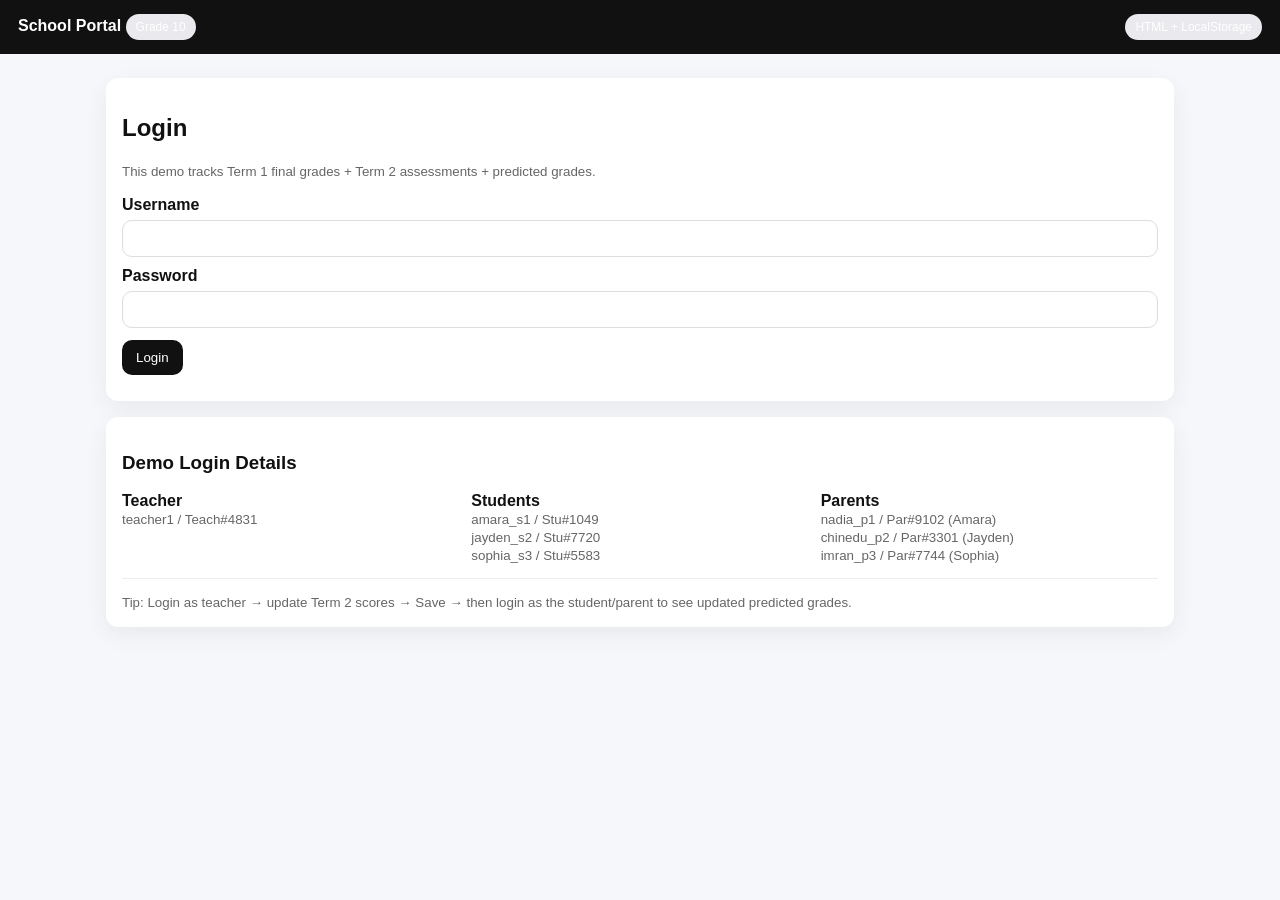
==== index.html @ 152ae5d8 "Add files via upload" ====
<!DOCTYPE html>
<html lang="en">
<head>
  <meta charset="UTF-8" />
  <meta name="viewport" content="width=device-width, initial-scale=1"/>
  <title>School Portal - Login</title>
  <link rel="stylesheet" href="style.css"/>
</head>
<body>
  <header>
    <div><strong>School Portal</strong> <span class="badge">Grade 10</span></div>
    <div class="badge">HTML + LocalStorage</div>
  </header>

  <div class="container">
    <div class="card">
      <h2>Login</h2>
      <p><small class="muted">This demo tracks Term 1 final grades + Term 2 assessments + predicted grades.</small></p>

      <form id="loginForm">
        <label>Username</label>
        <input name="username" autocomplete="username" required />

        <label>Password</label>
        <input type="password" name="password" autocomplete="current-password" required />

        <div class="row" style="margin-top:12px;">
          <button type="submit">Login</button>
        </div>
        <div id="loginError" class="error"></div>
      </form>
    </div>

    <div class="card">
      <h3>Demo Login Details</h3>

      <div class="grid">
        <div>
          <strong>Teacher</strong><br/>
          <small class="muted">teacher1 / Teach#4831</small>
        </div>
        <div>
          <strong>Students</strong><br/>
          <small class="muted">
            amara_s1 / Stu#1049<br/>
            jayden_s2 / Stu#7720<br/>
            sophia_s3 / Stu#5583
          </small>
        </div>
        <div>
          <strong>Parents</strong><br/>
          <small class="muted">
            nadia_p1 / Par#9102 (Amara)<br/>
            chinedu_p2 / Par#3301 (Jayden)<br/>
            imran_p3 / Par#7744 (Sophia)
          </small>
        </div>
      </div>

      <hr/>
      <small class="muted">
        Tip: Login as teacher → update Term 2 scores → Save → then login as the student/parent to see updated predicted grades.
      </small>
    </div>
  </div>

  <script src="app.js"></script>
  <script>
    schoolPortal.handleLoginForm("loginForm", "loginError");
  </script>
</body>
</html>
---- style.css ----
* { box-sizing: border-box; font-family: Arial, sans-serif; }
body { margin: 0; background: #f6f7fb; color: #111; }
header { background: #111; color: #fff; padding: 14px 18px; display: flex; justify-content: space-between; align-items: center; gap: 12px; flex-wrap: wrap; }
.container { max-width: 1100px; margin: 24px auto; padding: 0 16px; }
.card { background: #fff; border-radius: 12px; padding: 16px; box-shadow: 0 8px 24px rgba(0,0,0,.06); margin-bottom: 16px; }
.grid { display: grid; grid-template-columns: repeat(auto-fit, minmax(260px, 1fr)); gap: 12px; }
label { display:block; font-weight: 600; margin: 10px 0 6px; }
input, select, textarea { width: 100%; padding: 10px; border: 1px solid #ddd; border-radius: 10px; }
textarea { min-height: 90px; resize: vertical; }
button { padding: 10px 14px; border: 0; border-radius: 10px; background: #111; color: #fff; cursor: pointer; }
button.secondary { background: #e9e9ee; color: #111; }
.row { display:flex; gap: 10px; flex-wrap: wrap; align-items: center; }
.badge { display:inline-block; padding: 6px 10px; border-radius: 999px; background:#e9e9ee; font-size: 12px; }
table { width:100%; border-collapse: collapse; margin-top: 10px; }
th, td { text-align:left; padding: 10px; border-bottom: 1px solid #eee; vertical-align: top; }
small.muted { color:#666; }
.error { color: #b00020; font-weight: 600; margin-top: 10px; }
.success { color: #0b7a2c; font-weight: 600; margin-top: 10px; }
hr { border: 0; border-top: 1px solid #eee; margin: 14px 0; }

.progress-wrap { display:flex; flex-direction: column; gap: 6px; }
.progress-bar {
  height: 10px; background: #eee; border-radius: 999px; overflow: hidden;
}
.progress-bar > div {
  height: 100%;
  width: 0%;
  background: #111;
  border-radius: 999px;
}
.kpi { display:flex; gap: 10px; flex-wrap: wrap; }
.kpi .pill { background:#f0f1f6; padding: 10px 12px; border-radius: 12px; }
.kpi .pill strong { display:block; font-size: 14px; }
.kpi .pill span { color:#444; font-size: 13px; }

.progress-bar {
  width: 100%;
  height: 6px;
  background: #eee;
  border-radius: 5px;
  margin-top: 5px;
  overflow: hidden;
}

.progress-bar div {
  height: 100%;
  background: linear-gradient(to right, #4caf50, #2196f3);
  transition: width 0.3s ease;
}
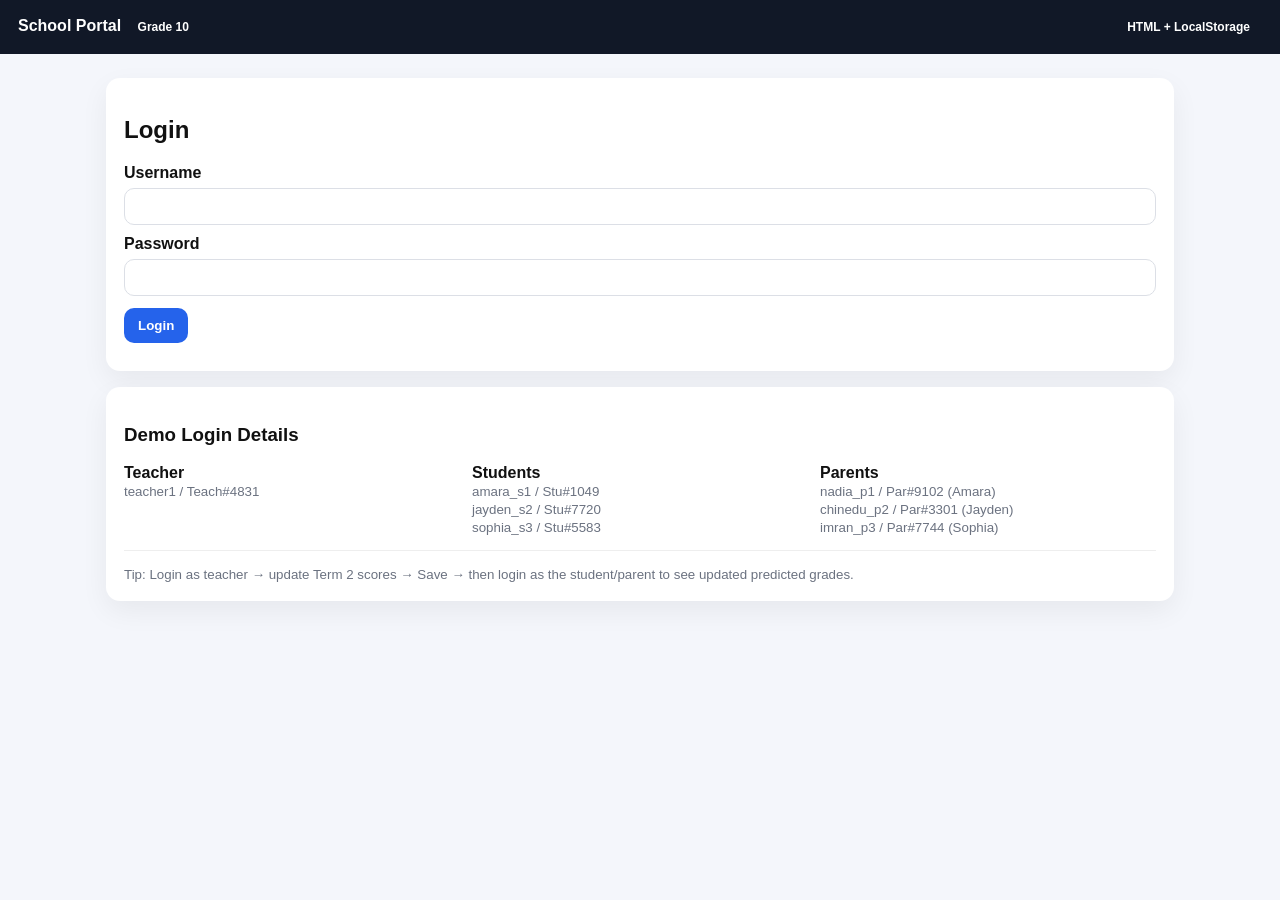
==== commit a54513b2: "Update index.html" ====
--- a/index.html
+++ b/index.html
@@ -15,7 +15,6 @@
   <div class="container">
     <div class="card">
       <h2>Login</h2>
-      <p><small class="muted">This demo tracks Term 1 final grades + Term 2 assessments + predicted grades.</small></p>
 
       <form id="loginForm">
         <label>Username</label>
@@ -69,4 +68,4 @@
     schoolPortal.handleLoginForm("loginForm", "loginError");
   </script>
 </body>
-</html>+</html>
--- a/style.css
+++ b/style.css
@@ -1,49 +1,229 @@
-* { box-sizing: border-box; font-family: Arial, sans-serif; }
-body { margin: 0; background: #f6f7fb; color: #111; }
-header { background: #111; color: #fff; padding: 14px 18px; display: flex; justify-content: space-between; align-items: center; gap: 12px; flex-wrap: wrap; }
-.container { max-width: 1100px; margin: 24px auto; padding: 0 16px; }
-.card { background: #fff; border-radius: 12px; padding: 16px; box-shadow: 0 8px 24px rgba(0,0,0,.06); margin-bottom: 16px; }
-.grid { display: grid; grid-template-columns: repeat(auto-fit, minmax(260px, 1fr)); gap: 12px; }
-label { display:block; font-weight: 600; margin: 10px 0 6px; }
-input, select, textarea { width: 100%; padding: 10px; border: 1px solid #ddd; border-radius: 10px; }
-textarea { min-height: 90px; resize: vertical; }
-button { padding: 10px 14px; border: 0; border-radius: 10px; background: #111; color: #fff; cursor: pointer; }
-button.secondary { background: #e9e9ee; color: #111; }
-.row { display:flex; gap: 10px; flex-wrap: wrap; align-items: center; }
-.badge { display:inline-block; padding: 6px 10px; border-radius: 999px; background:#e9e9ee; font-size: 12px; }
-table { width:100%; border-collapse: collapse; margin-top: 10px; }
-th, td { text-align:left; padding: 10px; border-bottom: 1px solid #eee; vertical-align: top; }
-small.muted { color:#666; }
-.error { color: #b00020; font-weight: 600; margin-top: 10px; }
-.success { color: #0b7a2c; font-weight: 600; margin-top: 10px; }
-hr { border: 0; border-top: 1px solid #eee; margin: 14px 0; }
-
-.progress-wrap { display:flex; flex-direction: column; gap: 6px; }
+/* --------- GLOBAL --------- */
+* {
+  box-sizing: border-box;
+  font-family: Arial, sans-serif;
+}
+
+body {
+  margin: 0;
+  background: #f4f6fb;
+  color: #111;
+}
+
+/* --------- HEADER --------- */
+header {
+  background: #111827;
+  color: #fff;
+  padding: 14px 18px;
+  display: flex;
+  justify-content: space-between;
+  align-items: center;
+  flex-wrap: wrap;
+  gap: 12px;
+}
+
+/* --------- LAYOUT --------- */
+.container {
+  max-width: 1100px;
+  margin: 24px auto;
+  padding: 0 16px;
+}
+
+.card {
+  background: #fff;
+  border-radius: 14px;
+  padding: 18px;
+  margin-bottom: 16px;
+  box-shadow: 0 10px 28px rgba(0,0,0,0.06);
+}
+
+.grid {
+  display: grid;
+  grid-template-columns: repeat(auto-fit, minmax(260px, 1fr));
+  gap: 12px;
+}
+
+.row {
+  display: flex;
+  flex-wrap: wrap;
+  align-items: center;
+  gap: 10px;
+}
+
+/* --------- FORM --------- */
+label {
+  display: block;
+  font-weight: 600;
+  margin: 10px 0 6px;
+}
+
+input,
+select,
+textarea {
+  width: 100%;
+  padding: 10px;
+  border: 1px solid #dcdfe6;
+  border-radius: 10px;
+  transition: border 0.2s ease;
+}
+
+input:focus,
+select:focus,
+textarea:focus {
+  outline: none;
+  border-color: #2563eb;
+}
+
+textarea {
+  min-height: 90px;
+  resize: vertical;
+}
+
+/* --------- BUTTONS --------- */
+button {
+  padding: 10px 14px;
+  border: none;
+  border-radius: 10px;
+  background: #2563eb;
+  color: #fff;
+  font-weight: 600;
+  cursor: pointer;
+  transition: background 0.2s ease;
+}
+
+button:hover {
+  background: #1e4ed8;
+}
+
+button.secondary {
+  background: #e5e7eb;
+  color: #111;
+}
+
+button.secondary:hover {
+  background: #d1d5db;
+}
+
+/* --------- EMAIL BUTTON (NO HTML CHANGE) --------- */
+#emailTeacherBtn {
+  display: inline-block;
+  margin-top: 10px;
+  padding: 10px 14px;
+  border-radius: 10px;
+  background: #2563eb;
+  color: #fff;
+  text-decoration: none;
+  font-weight: 600;
+  transition: background 0.2s ease;
+}
+
+#emailTeacherBtn:hover {
+  background: #1e4ed8;
+}
+
+/* --------- BADGES --------- */
+.badge {
+  display: inline-block;
+  padding: 6px 12px;
+  border-radius: 999px;
+  font-size: 12px;
+  font-weight: 600;
+  color: #fff;
+}
+
+.badge.teacher { background: #2563eb; }
+.badge.student { background: #16a34a; }
+.badge.parent  { background: #9333ea; }
+.badge.info    { background: #111827; }
+
+/* --------- TABLE --------- */
+table {
+  width: 100%;
+  border-collapse: collapse;
+  margin-top: 10px;
+}
+
+th, td {
+  text-align: left;
+  padding: 10px;
+  border-bottom: 1px solid #eee;
+  vertical-align: top;
+}
+
+th {
+  background: #f9fafb;
+}
+
+/* --------- TEXT --------- */
+small.muted {
+  color: #6b7280;
+}
+
+.error {
+  color: #dc2626;
+  font-weight: 600;
+  margin-top: 10px;
+}
+
+.success {
+  color: #16a34a;
+  font-weight: 600;
+  margin-top: 10px;
+}
+
+hr {
+  border: none;
+  border-top: 1px solid #eee;
+  margin: 14px 0;
+}
+
+/* --------- KPI --------- */
+.kpi {
+  display: flex;
+  flex-wrap: wrap;
+  gap: 10px;
+}
+
+.kpi .pill {
+  background: #eef2ff;
+  padding: 10px 12px;
+  border-radius: 12px;
+}
+
+.kpi .pill strong {
+  display: block;
+  font-size: 14px;
+}
+
+.kpi .pill span {
+  font-size: 13px;
+  color: #374151;
+}
+
+/* --------- PROGRESS BAR --------- */
+.progress-wrap {
+  display: flex;
+  flex-direction: column;
+  gap: 6px;
+}
+
 .progress-bar {
-  height: 10px; background: #eee; border-radius: 999px; overflow: hidden;
-}
-.progress-bar > div {
+  width: 100%;
+  height: 8px;
+  background: #e5e7eb;
+  border-radius: 999px;
+  overflow: hidden;
+}
+
+.progress-bar div {
   height: 100%;
   width: 0%;
-  background: #111;
-  border-radius: 999px;
-}
-.kpi { display:flex; gap: 10px; flex-wrap: wrap; }
-.kpi .pill { background:#f0f1f6; padding: 10px 12px; border-radius: 12px; }
-.kpi .pill strong { display:block; font-size: 14px; }
-.kpi .pill span { color:#444; font-size: 13px; }
-
-.progress-bar {
-  width: 100%;
-  height: 6px;
-  background: #eee;
-  border-radius: 5px;
-  margin-top: 5px;
-  overflow: hidden;
-}
-
-.progress-bar div {
-  height: 100%;
-  background: linear-gradient(to right, #4caf50, #2196f3);
+  background: linear-gradient(to right, #22c55e, #3b82f6);
   transition: width 0.3s ease;
-}+}
+
+/* --------- HIDE EXTRA TEXT BELOW EMAIL BUTTON --------- */
+#emailTeacherBtn + p,
+#emailTeacherBtn ~ small {
+  display: none;
+}
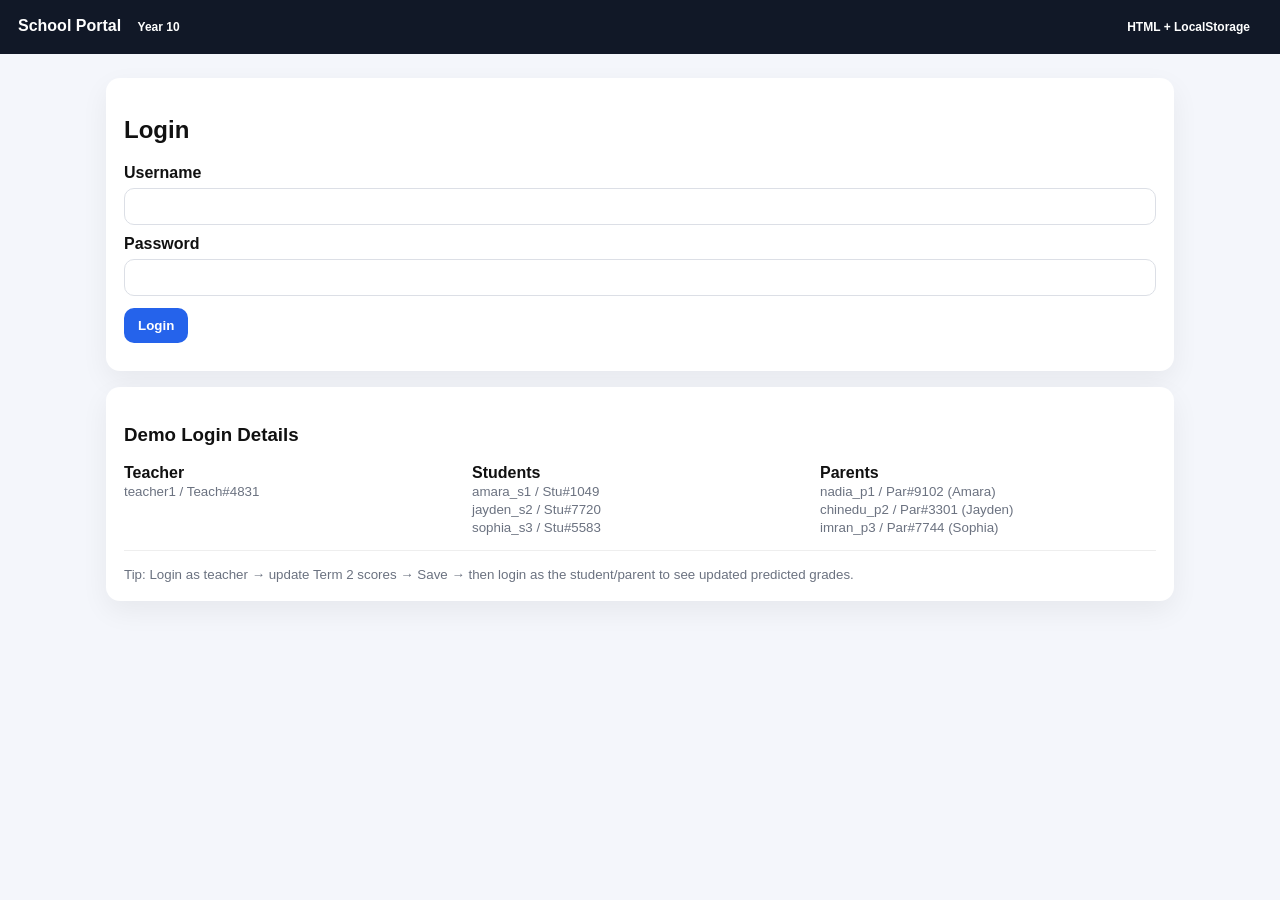
==== commit 7eb06263: "Update index.html" ====
--- a/index.html
+++ b/index.html
@@ -8,7 +8,7 @@
 </head>
 <body>
   <header>
-    <div><strong>School Portal</strong> <span class="badge">Grade 10</span></div>
+    <div><strong>School Portal</strong> <span class="badge">Year 10</span></div>
     <div class="badge">HTML + LocalStorage</div>
   </header>
 
